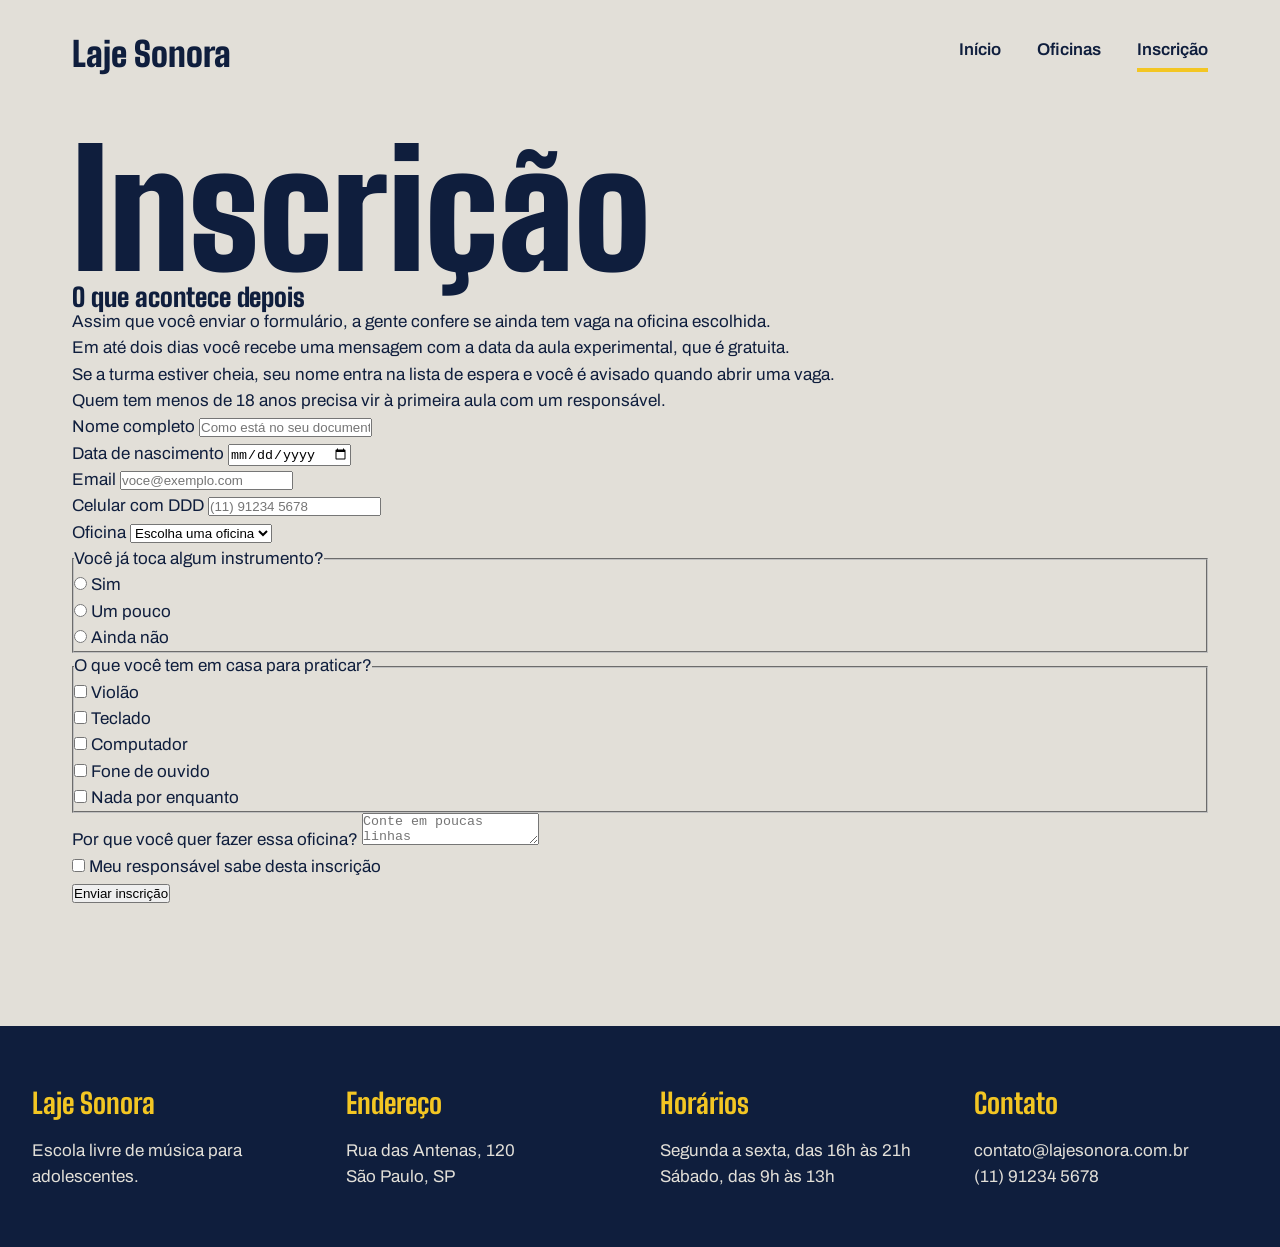
==== inscricao.html @ 4d4b5333 "Formulário de inscrição" ====
<!DOCTYPE html>
<html lang="pt-br">
<head>
    <meta charset="UTF-8">
    <meta name="viewport" content="width=device-width, initial-scale=1.0">
    <link rel="preconnect" href="https://fonts.googleapis.com">
    <link rel="preconnect" href="https://fonts.gstatic.com" crossorigin>
    <link href="https://fonts.googleapis.com/css2?family=Archivo:ital,wght@0,100..900;1,100..900&family=Big+Shoulders:opsz,wght@10..72,100..900&display=swap" rel="stylesheet">

    <link rel="stylesheet" href="oficinas.css">
    <title>Laje Sonora | Inscrição</title>
</head>
<body>
    <header class="conteudo topo">
        <a href="index.html" class="logo">Laje Sonora</a>

        <nav class="menu">
            <a href="index.html">Início</a>
            <a href="oficinas.html">Oficinas</a>
            <a href="inscricao.html"class="atual">Inscrição</a>
        </nav>
    </header>

    <main class="conteudo">
        <h1 class="titulo-pagina">Inscrição</h1>
       <div class="incricao">
        <section class="explicacao">
            <h2>O que acontece depois</h2>
            <p>Assim que você enviar o formulário, a gente confere se ainda tem vaga na oficina escolhida.</p>
        <p>Em até dois dias você recebe uma mensagem com a data da aula experimental, que é gratuita.</p>
       <p>Se a turma estiver cheia, seu nome entra na lista de espera e você é avisado quando abrir uma vaga.</p>
    <p class="aviso">Quem tem menos de 18 anos precisa vir à primeira aula com um responsável. </p>
    </section>
    <form action="#" method="post" class="formulario">
         <div class="linha">
            <div class="campo">
                <label for="nome">Nome completo</label>
                <input type="text" id="nome" name="nome" placeholder="Como está no seu documento" required>
            </div>
            <div class="campo">
                <label for="nascimento">Data de nascimento</label>
                <input type="date" id="nascimento" name="nascimento" required>
            </div>
        </div>
    <div class="linha">
            <div class="campo">
                <label for="email">Email</label>
                <input type="email" id="email" name="email" placeholder="voce@exemplo.com" required>
            </div>
            <div class="campo">
                <label for="telefone">Celular com DDD</label>
                <input type="tel" id="telefone" name="telefone" placeholder="(11) 91234 5678" required>
            </div>
        </div>
    <div class="campo">
            <label for="oficina">Oficina</label>
            <select id="oficina" name="oficina" required>
                <option value="">Escolha uma oficina</option>
                <option value="violao">Violão do zero</option>
                <option value="beats">Produção de beats</option>
                <option value="canto">Canto em grupo</option>
                <option value="teclado">Teclado e harmonia</option>
                <option value="bateria">Bateria e percussão</option>
                <option value="gravacao">Gravação no celular</option>
            </select>
        </div>
     <fieldset class="grupo">
            <legend>Você já toca algum instrumento?</legend>
            <div class="opcoes">
                <div class="opcao">
                    <input type="radio" id="tocaSim" name="toca" value="sim">
                    <label for="tocaSim">Sim</label>
                </div>
                <div class="opcao">
                    <input type="radio" id="tocaPouco" name="toca" value="pouco">
                    <label for="tocaPouco">Um pouco</label>
                </div>
                <div class="opcao">
                    <input type="radio" id="tocaNao" name="toca" value="nao">
                    <label for="tocaNao">Ainda não</label>
                </div>
            </div>
        </fieldset>
     <fieldset class="grupo">
            <legend>O que você tem em casa para praticar?</legend>
            <div class="opcoes">
                <div class="opcao">
                    <input type="checkbox" id="temViolao" name="tem" value="violao">
                    <label for="temViolao">Violão</label>
                </div>
                <div class="opcao">
                    <input type="checkbox" id="temTeclado" name="tem" value="teclado">
                    <label for="temTeclado">Teclado</label>
                </div>
                <div class="opcao">
                    <input type="checkbox" id="temComputador" name="tem" value="computador">
                    <label for="temComputador">Computador</label>
                </div>
                <div class="opcao">
                    <input type="checkbox" id="temFone" name="tem" value="fone">
                    <label for="temFone">Fone de ouvido</label>
                </div>
                <div class="opcao">
                    <input type="checkbox" id="temNada" name="tem" value="nada">
                    <label for="temNada">Nada por enquanto</label>
                </div>
            </div>
        </fieldset>
    <div class="campo">
            <label for="motivo">Por que você quer fazer essa oficina?</label>
            <textarea id="motivo" name="motivo" placeholder="Conte em poucas linhas"></textarea>
        </div>
    <div class="opcao">
            <input type="checkbox" id="responsavel" name="responsavel" required>
            <label for="responsavel">Meu responsável sabe desta inscrição</label>
        </div>
     <div>
            <button type="submit" class="botao">Enviar inscrição</button>
        </div>
    </form>
    
       </div> 
    </main>
<footer class="rodape">
        <div class="conteudo rodape-colunas">
            <div class="rodape-coluna">
                <h4>Laje Sonora</h4>
                <p>Escola livre de música para adolescentes.</p>
            </div>
        </div>
        <div class="conteudo rodape-colunas">
            <div class="rodape-coluna">
                <h4>Endereço</h4>
                <p>Rua das Antenas, 120 <br> São Paulo, SP</p>
            </div>
        </div>
        <div class="conteudo rodape-colunas">
            <div class="rodape-coluna">
                <h4>Horários</h4>
                <p>Segunda a sexta, das 16h às 21h <br> Sábado, das 9h às 13h</p>
            </div>
        </div>
        <div class="conteudo rodape-colunas">
            <div class="rodape-coluna">
                <h4>Contato</h4>
                <p>contato@lajesonora.com.br <br> (11) 91234 5678</p>
            </div>
        </div>
    </footer>
</body>
</html>
---- oficinas.css ----
* {
    margin: 0;
    padding: 0;
    box-sizing: border-box;
  }

  :root {
    --concreto: #E2DFD8;
    --concreto-escuro: #CBC7BE;
    --tinta: #0F1E3D;
    --caixa-dagua: #1F5FBF;
    --fita: #F3C623;
    --branco: #FFFFFF;

    --fonte-cartaz: 'Big Shoulders', 'Arial Narrow', sans-serif;
    --fonte-texto: 'Archivo', Arial, sans-serif;
  }
  
  body {
    background-color: var(--concreto);
    color: var(--tinta);
    font-family: var(--fonte-texto);
    font-size: 17px;
    line-height: 1.55;
  }
  
  
a {
  color: inherit;
}


h1, h2, h3 {
  font-family: var(--fonte-cartaz);
  font-weight: 900;
  line-height: 0.95;
}


.conteudo {
  max-width: 1200px;
  margin-inline: auto;
  padding-inline: 32px;
}

.topo {
    padding-block: 28px;
    display: flex;
    justify-content: space-between;
    align-items: center;
}

.logo {
    font-family: var(--fonte-cartaz);
    font-size: 34px;
    font-weight: 900;
    text-decoration: none;
}

.menu {
    display: flex;
    gap: 36px;
}

.menu a {
    font-weight: 600;
    text-decoration: none;
    padding-bottom: 4px;
    border-bottom: 4px solid transparent;
}

.menu a:hover {
    border-bottom-color: var(--tinta);
}

.menu a.atual {
    border-bottom-color: var(--fita);
}

.rodape {
  display: flex;
  gap: 40px;
  margin-top: 120px;
  padding: 56px 32px;
  background-color: var(--tinta);
  color: var(--concreto);
}

.rodape-colunas {
  flex: 1;
  margin-inline: 0;
  padding-inline: 0;
}

.rodape-coluna {
  flex: 1;
}

.rodape h4 {
  font-family: var(--fonte-cartaz);
  font-size: 28px;
  color: var(--fita);
  margin-bottom: 12px;
}

.foto {
  background-color: var(--concreto-escuro);
}

.foto-azul {
  background-color: var(--caixa-dagua);
}

.foto-amarela {
  background-color: var(--fita);
}

.foto-tinta {
  background-color: var(--tinta);
}
.titulo-pagina {
  font-size: 160px;
  margin-top: 24px;
}

.subtitulo-pagina {
  font-size: 22px;
  max-width: 640px;
  margin-top: 16px;
}

.filtros {
  margin-top: 48px;
  display: flex;
  flex-wrap: wrap;
  gap: 12px;
}

.filtro {
  border: 2px solid var(--tinta);
  padding: 8px 18px;
  font-weight: 600;
  font-size: 15px;
}

.filtro.ativo {
  background-color: var(--tinta);
  color: white;
}

.lista {
  margin-top: 40px;
}

.oficina {
  padding: 32px 0;
  border-top: 3px solid var(--tinta);
  display: flex;
  align-items: center;
  gap: 40px;
}

.oficina .foto {
  width: 240px;
  height: 170px;
  flex-shrink: 0;
}

.oficina-texto {
  flex: 1;
}

.oficina h2 {
  font-size: 48px;
  margin-bottom: 10px;
}

.etiquetas {
  margin-top: 16px;
  display: flex;
  gap: 8px;
}

.etiqueta {
  background-color: white;
  padding: 4px 12px;
  font-size: 14px;
  font-weight: 600;
}

.oficina-detalhes {
  width: 220px;
  font-size: 15px;
  display: flex;
  flex-direction: column;
  gap: 6px;
}

.oficina-detalhes strong {
  font-size: 17px;
}

.oficina-detalhes a {
  margin-top: 10px;
  font-weight: 700;
}
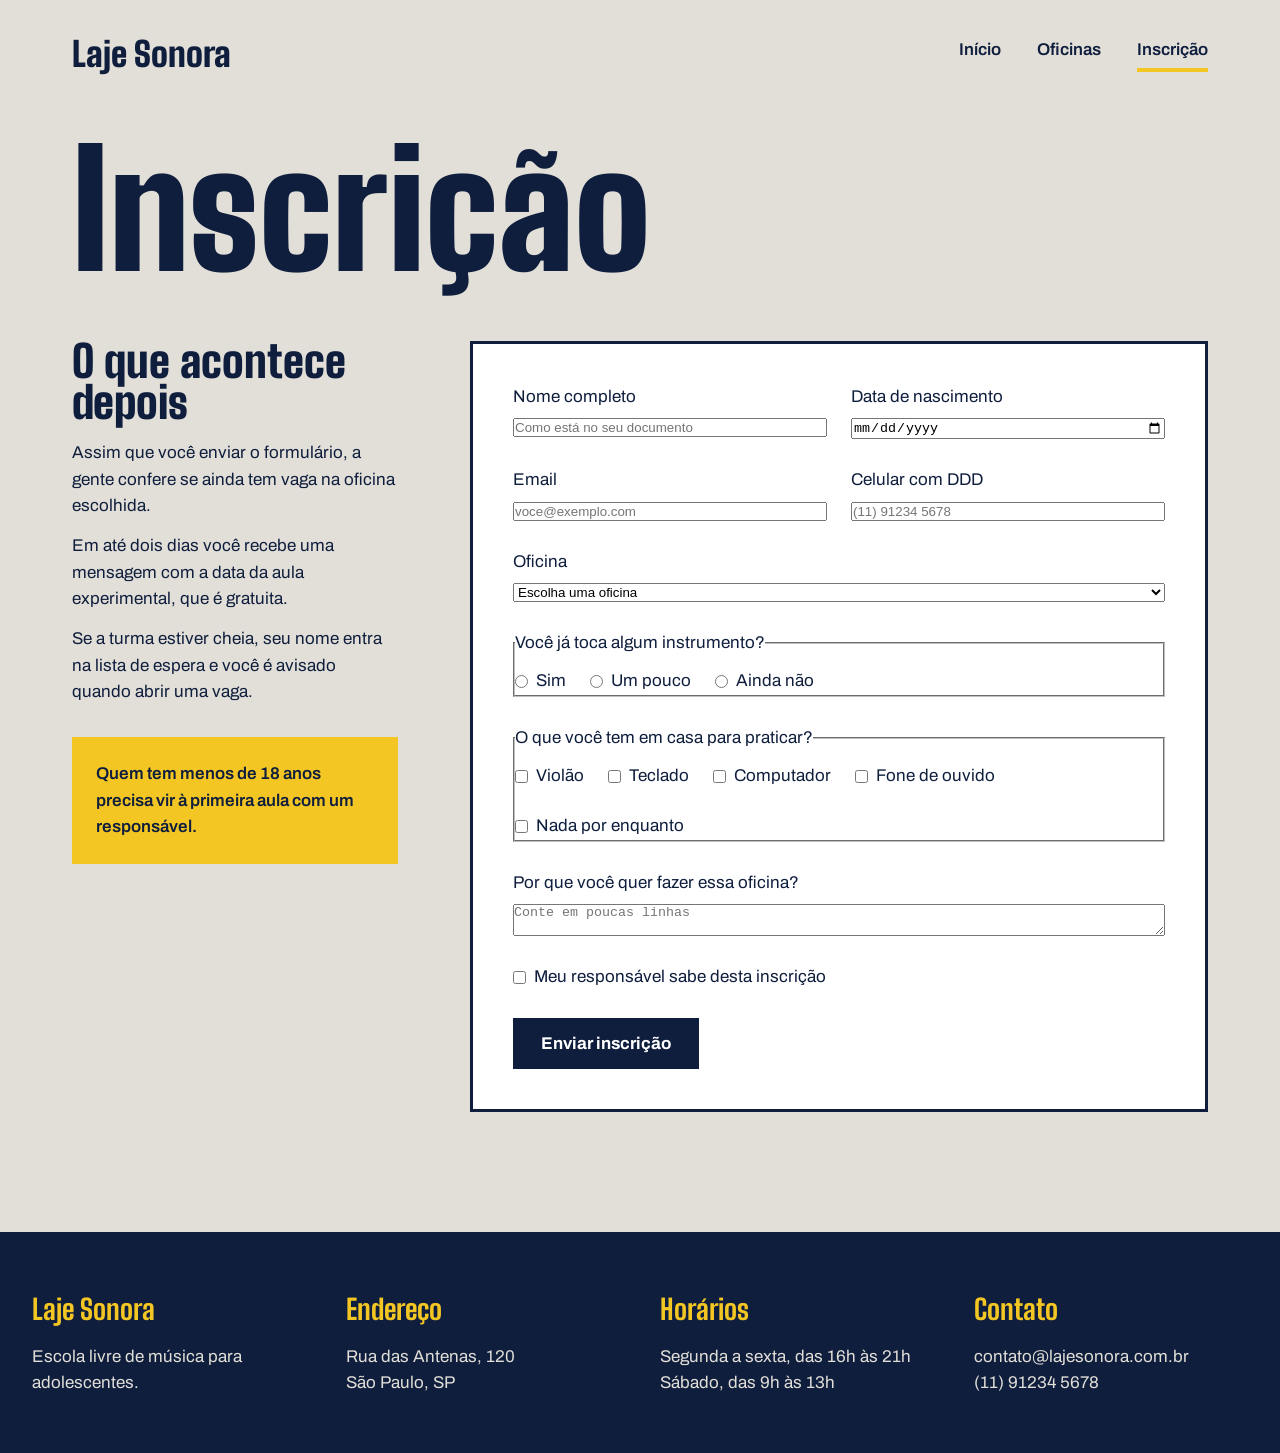
==== commit ae91e3d5: "Layout do formulário com flex" ====
--- a/inscricao.html
+++ b/inscricao.html
@@ -7,7 +7,7 @@
     <link rel="preconnect" href="https://fonts.gstatic.com" crossorigin>
     <link href="https://fonts.googleapis.com/css2?family=Archivo:ital,wght@0,100..900;1,100..900&family=Big+Shoulders:opsz,wght@10..72,100..900&display=swap" rel="stylesheet">
 
-    <link rel="stylesheet" href="oficinas.css">
+    <link rel="stylesheet" href="inscricao.css">
     <title>Laje Sonora | Inscrição</title>
 </head>
 <body>
@@ -23,7 +23,7 @@
 
     <main class="conteudo">
         <h1 class="titulo-pagina">Inscrição</h1>
-       <div class="incricao">
+       <div class="inscricao">
         <section class="explicacao">
             <h2>O que acontece depois</h2>
             <p>Assim que você enviar o formulário, a gente confere se ainda tem vaga na oficina escolhida.</p>
--- a/inscricao.css
+++ b/inscricao.css
@@ -0,0 +1,186 @@
+* {
+  margin: 0;
+  padding: 0;
+  box-sizing: border-box;
+}
+
+:root {
+  --concreto: #E2DFD8;
+  --concreto-escuro: #CBC7BE;
+  --tinta: #0F1E3D;
+  --caixa-dagua: #1F5FBF;
+  --fita: #F3C623;
+  --branco: #FFFFFF;
+
+  --fonte-cartaz: 'Big Shoulders', 'Arial Narrow', sans-serif;
+  --fonte-texto: 'Archivo', Arial, sans-serif;
+}
+
+body {
+  background-color: var(--concreto);
+  color: var(--tinta);
+  font-family: var(--fonte-texto);
+  font-size: 17px;
+  line-height: 1.55;
+}
+
+a {
+  color: inherit;
+}
+
+h1, h2, h3 {
+  font-family: var(--fonte-cartaz);
+  font-weight: 900;
+  line-height: 0.95;
+}
+
+.conteudo {
+  max-width: 1200px;
+  margin-inline: auto;
+  padding-inline: 32px;
+}
+
+.topo {
+  padding-block: 28px;
+  display: flex;
+  justify-content: space-between;
+  align-items: center;
+}
+
+.logo {
+  font-family: var(--fonte-cartaz);
+  font-size: 34px;
+  font-weight: 900;
+  text-decoration: none;
+}
+
+.menu {
+  display: flex;
+  gap: 36px;
+}
+
+.menu a {
+  font-weight: 600;
+  text-decoration: none;
+  padding-bottom: 4px;
+  border-bottom: 4px solid transparent;
+}
+
+.menu a:hover {
+  border-bottom-color: var(--tinta);
+}
+
+.menu a.atual {
+  border-bottom-color: var(--fita);
+}
+
+.rodape {
+  display: flex;
+  gap: 40px;
+  margin-top: 120px;
+  padding: 56px 32px;
+  background-color: var(--tinta);
+  color: var(--concreto);
+}
+
+.rodape-colunas {
+  flex: 1;
+  margin-inline: 0;
+  padding-inline: 0;
+}
+
+.rodape-coluna {
+  flex: 1;
+}
+
+.rodape h4 {
+  font-family: var(--fonte-cartaz);
+  font-size: 28px;
+  color: var(--fita);
+  margin-bottom: 12px;
+}
+
+.titulo-pagina {
+  font-size: 160px;
+  margin-top: 24px;
+}
+
+.inscricao {
+  margin-top: 56px;
+  display: flex;
+  gap: 72px;
+}
+
+.explicacao {
+  flex: 1;
+}
+
+.explicacao h2 {
+  font-size: 44px;
+  margin-bottom: 16px;
+}
+
+.explicacao p + p {
+  margin-top: 14px;
+}
+
+.explicacao .aviso {
+  margin-top: 32px;
+  padding: 24px;
+  background-color: var(--fita);
+  font-weight: 600;
+}
+
+.formulario {
+  flex: 2;
+  display: flex;
+  flex-direction: column;
+  gap: 28px;
+  background-color: var(--branco);
+  border: 3px solid var(--tinta);
+  padding: 40px;
+}
+
+.linha {
+  display: flex;
+  gap: 24px;
+}
+
+.campo {
+  flex: 1;
+  display: flex;
+  flex-direction: column;
+  gap: 8px;
+}
+
+.grupo legend {
+  margin-bottom: 12px;
+}
+
+.opcoes {
+  display: flex;
+  flex-wrap: wrap;
+  gap: 24px;
+}
+
+.opcao {
+  display: flex;
+  align-items: center;
+  gap: 8px;
+}
+
+.botao {
+  background-color: var(--tinta);
+  color: var(--branco);
+  font-weight: 700;
+  text-decoration: none;
+  padding: 16px 28px;
+  border: none;
+  font-family: var(--fonte-texto);
+  font-size: 17px;
+  cursor: pointer;
+}
+
+.botao:hover {
+  background-color: var(--caixa-dagua);
+}
